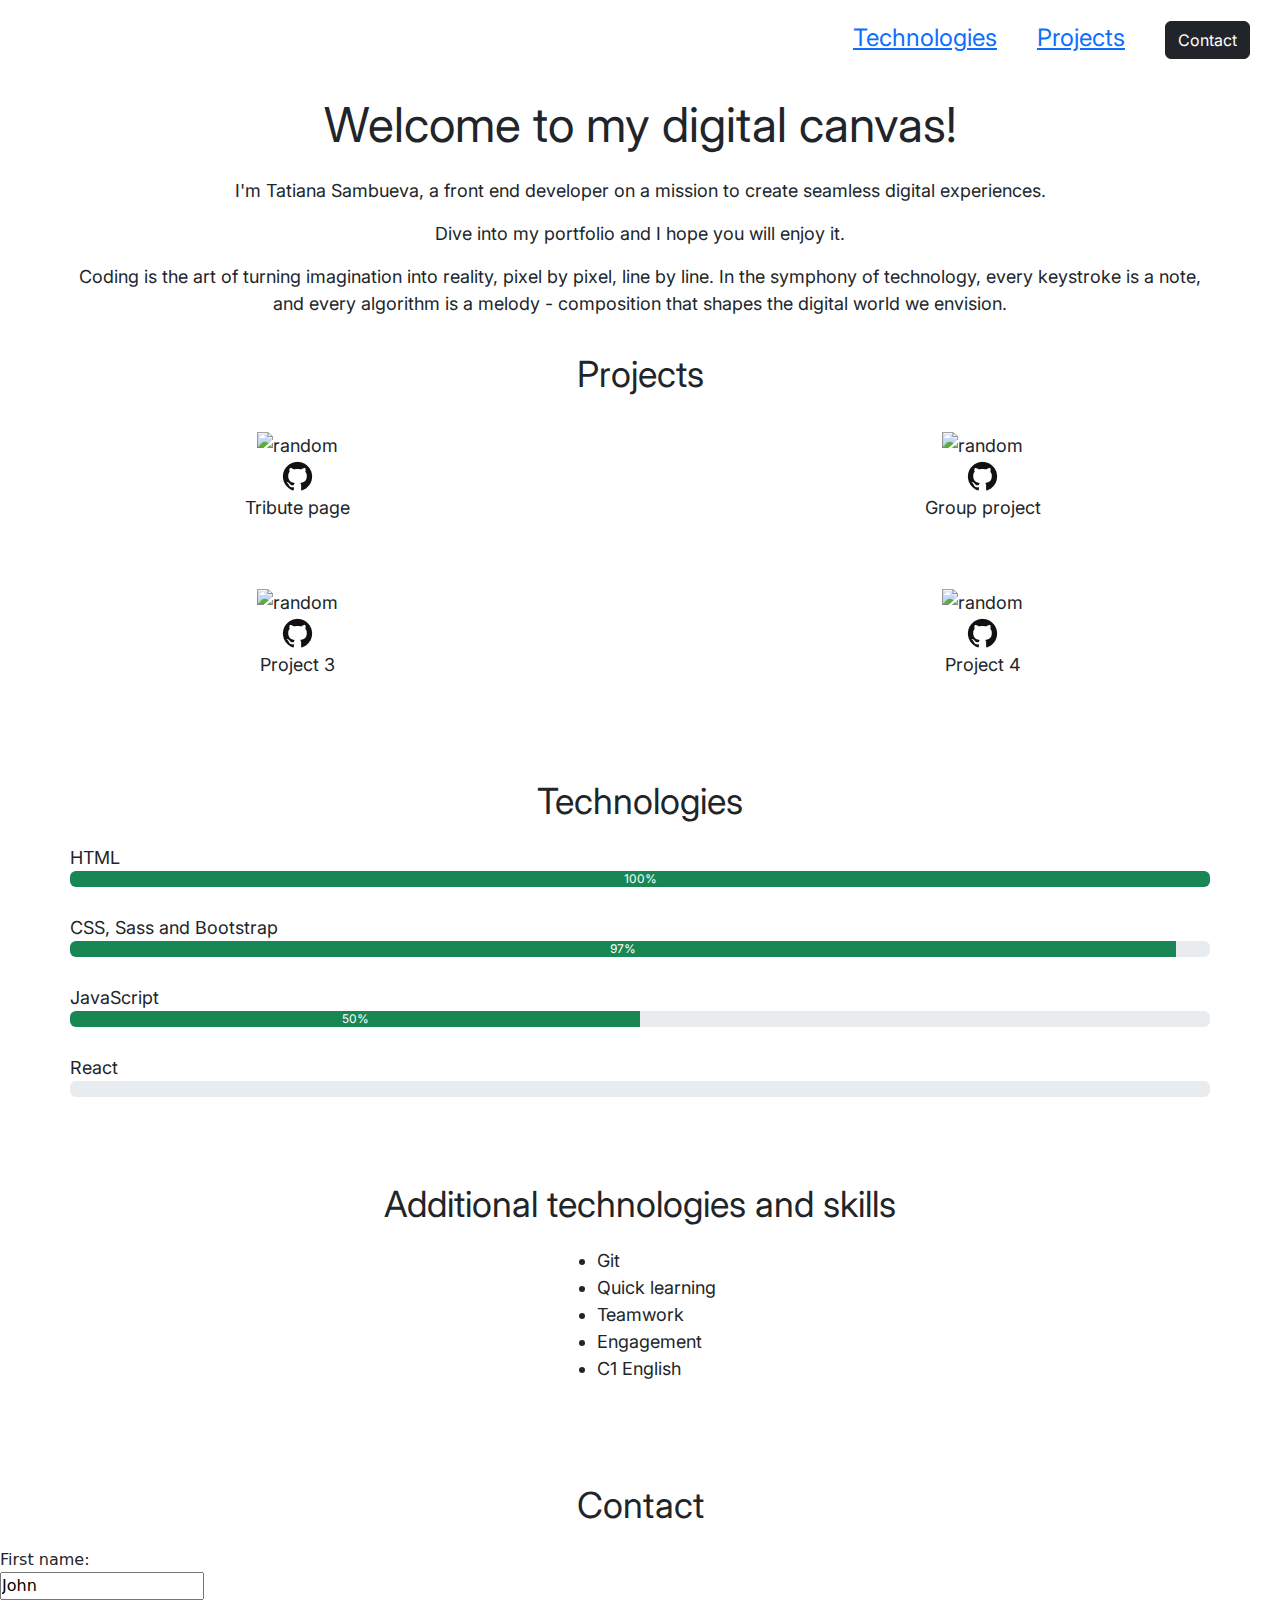
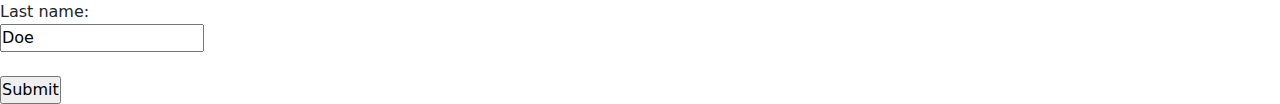
==== portfolio/index.html @ fadb1b33 "added header and main" ====
<!DOCTYPE html>
<html lang="en">

<head>
    <meta charset="UTF-8">
    <meta name="viewport" content="width=device-width, initial-scale=1.0">
    <title>Document</title>
    <link rel="stylesheet" href="/portfolio/style.css">
    <link rel="preconnect" href="https://fonts.googleapis.com">
    <link rel="preconnect" href="https://fonts.gstatic.com" crossorigin>
    <link href="https://fonts.googleapis.com/css2?family=Inter:wght@400;600&display=swap" rel="stylesheet">
    <link rel="stylesheet" href="https://cdn.jsdelivr.net/npm/bootstrap@5.3.2/dist/css/bootstrap.min.css
    ">
</head>

<body>

    <header class="header-conteiner">

        <nav class="header-nav">
            <div class="header-link"><a href="#">Technologies</a></div>
            <div class="header-link"><a href="#">Projects</a></div>
        </nav>
            <div class="header-button"><button type="button" class="btn btn-dark">Contact</button></div>
       
    </header>

    <main class="main-conteiner">
        <div class="main-intro">
            <p class="main-p-heading">Welcome to my digital canvas!</p>
            <p> I'm Tatiana Sambueva, a front end developer on a mission to create seamless digital experiences.</p>
            <p>Dive into my portfolio and I hope you will enjoy it. </p>
            <p>Coding is the art of turning imagination into reality, pixel by pixel, line by line. In the symphony of
                technology, every keystroke is a note, and every algorithm is a melody - composition that shapes the
                digital world we envision.</p>
        </div>

        <div class="main-projects">

            <div class="main-projects-heading">
                <p class="main-p-heading2">Projects</p>
            </div>

            <div class="main-projects-list">

                <div class="main-project1">
                    <img src="https://picsum.photos/400/300" alt="random"><br>
                    <a href="#"><img src="/portfolio/GitHub Link.png" alt="GitHubIcon"></a>
                    <p>Tribute page</p>
                </div>

                <div class="main-project2">
                    <img src="https://picsum.photos/400/300" alt="random"><br>
                    <a href="#"><img src="/portfolio/GitHub Link.png" alt="GitHubIcon"></a>
                    <p>Group project</p>
                </div>

                <div class="main-project3">
                    <img src="https://picsum.photos/400/300" alt="random"> <br>
                    <a href="#"><img src="/portfolio/GitHub Link.png" alt="GitHubIcon"></a>
                    <p>Project 3</p>
                </div>

                <div class="main-project4">
                    <img src="https://picsum.photos/400/300" alt="random"> <br>
                    <a href="#"><img src="/portfolio/GitHub Link.png" alt="GitHubIcon"></a>
                    <p>Project 4</p>
                </div>
            </div>
        </div>
        <div class="main-technologies">
            <p class="main-p-heading2">Technologies</p>

            <span>HTML</span>
            <div class="progress" role="progressbar" aria-label="Success example" aria-valuenow="25" aria-valuemin="0"
                aria-valuemax="100">
                <div class="progress-bar bg-success" style="width: 100%">100%</div>
            </div> <br>

            <span>CSS, Sass and Bootstrap</span>
            <div class="progress" role="progressbar" aria-label="Success example" aria-valuenow="25" aria-valuemin="0"
                aria-valuemax="100">
                <div class="progress-bar bg-success" style="width: 97%">97%</div>
            </div> <br>

            <span>JavaScript</span>
            <div class="progress" role="progressbar" aria-label="Success example" aria-valuenow="25" aria-valuemin="0"
                aria-valuemax="100">
                <div class="progress-bar bg-success" style="width: 50%">50%</div>
            </div> <br>

            <span>React</span>
            <div class="progress" role="progressbar" aria-label="Success example" aria-valuenow="25" aria-valuemin="0"
                aria-valuemax="100">
                <div class="progress-bar bg-success" style="width: 0%">0%</div>
            </div>
            <div class="main-technologies-additional">
                <p class="main-p-heading2">Additional technologies and skills</p>
                <div class='main-technologies-additional-ul'>
                    <ul>
                        <li>Git</li>
                        <li>Quick learning</li>
                        <li>Teamwork</li>
                        <li>Engagement</li>
                        <li>C1 English</li>
                    </ul>
                </div>
            </div>
        </div>
    </main>


    <footer class="footer-conteiner">
        <p class="main-p-heading2">Contact</p>
        <form action="/action_page.php">
            <label for="fname">First name:</label><br>
            <input type="text" id="fname" name="fname" value="John"><br>
            <label for="lname">Last name:</label><br>
            <input type="text" id="lname" name="lname" value="Doe"><br><br>
            <input type="submit" value="Submit">
        </form>
    </footer>
    <script src="https://cdn.jsdelivr.net/npm/bootstrap@5.3.2/dist/js/bootstrap.bundle.min.js
    "></script>
</body>

</html>
---- portfolio/style.css ----
* {
    box-sizing: 0;
    margin: 0;
    padding: 0;
}

.header-conteiner {
    display: flex;
    justify-content: flex-end;
    margin-top: 20px;
    font-family: 'Inter', sans-serif;
    font-size: 24px;
}

.header-nav {
    display: flex;
}

.header-link {
    margin-left: 40px;
}

a {
    text-decoration: none;
    color: black;
}

a:visited {
    color: black;
}

.header-button {
    margin-left: 40px;
    margin-right: 30px;
}

/* .header-button {
    font-family: 'Inter', sans-serif;
    font-size: 24px;
   
} */

.main-intro {
    font-family: 'Inter', sans-serif;
    font-size: 18px;
    text-align: center;
    margin: 30px 70px;
}

.main-p-heading {
    font-family: 'Inter', sans-serif;
    font-size: 48px;

}

.main-technologies {
    font-family: 'Inter', sans-serif;
    font-size: 18px;
    margin: 80px 70px;

}

.main-p-heading2 {
    font-family: 'Inter', sans-serif;
    font-size: 36px;
    text-align: center;
}

.main-projects {
    font-family: 'Inter', sans-serif;
    font-size: 18px;
}

.main-projects-heading {
    text-align: center;
}

.main-projects-list {
    display: grid;
    grid-template-columns: repeat(auto-fill, minmax(400px, 1fr));
    row-gap: 50px;
    margin: 30px;
    column-gap: 150px;
}

.main-project1 {
    /* border: 1px solid red; */
    text-align: center;

}

.main-project2 {
    /* border: 1px solid greenyellow; */
    text-align: center;

}

.main-project3 {
    /* border: 1px solid hotpink; */
    text-align: center;
}

.main-project4 {
    /* border: 1px solid teal;
    align-items: center; */
    text-align: center;

}

.main-technologies-additional {
    margin: 80px 70px;
}

.main-technologies-additional-ul {
    display: table;
    margin: 0 auto;
    padding: 0;
}
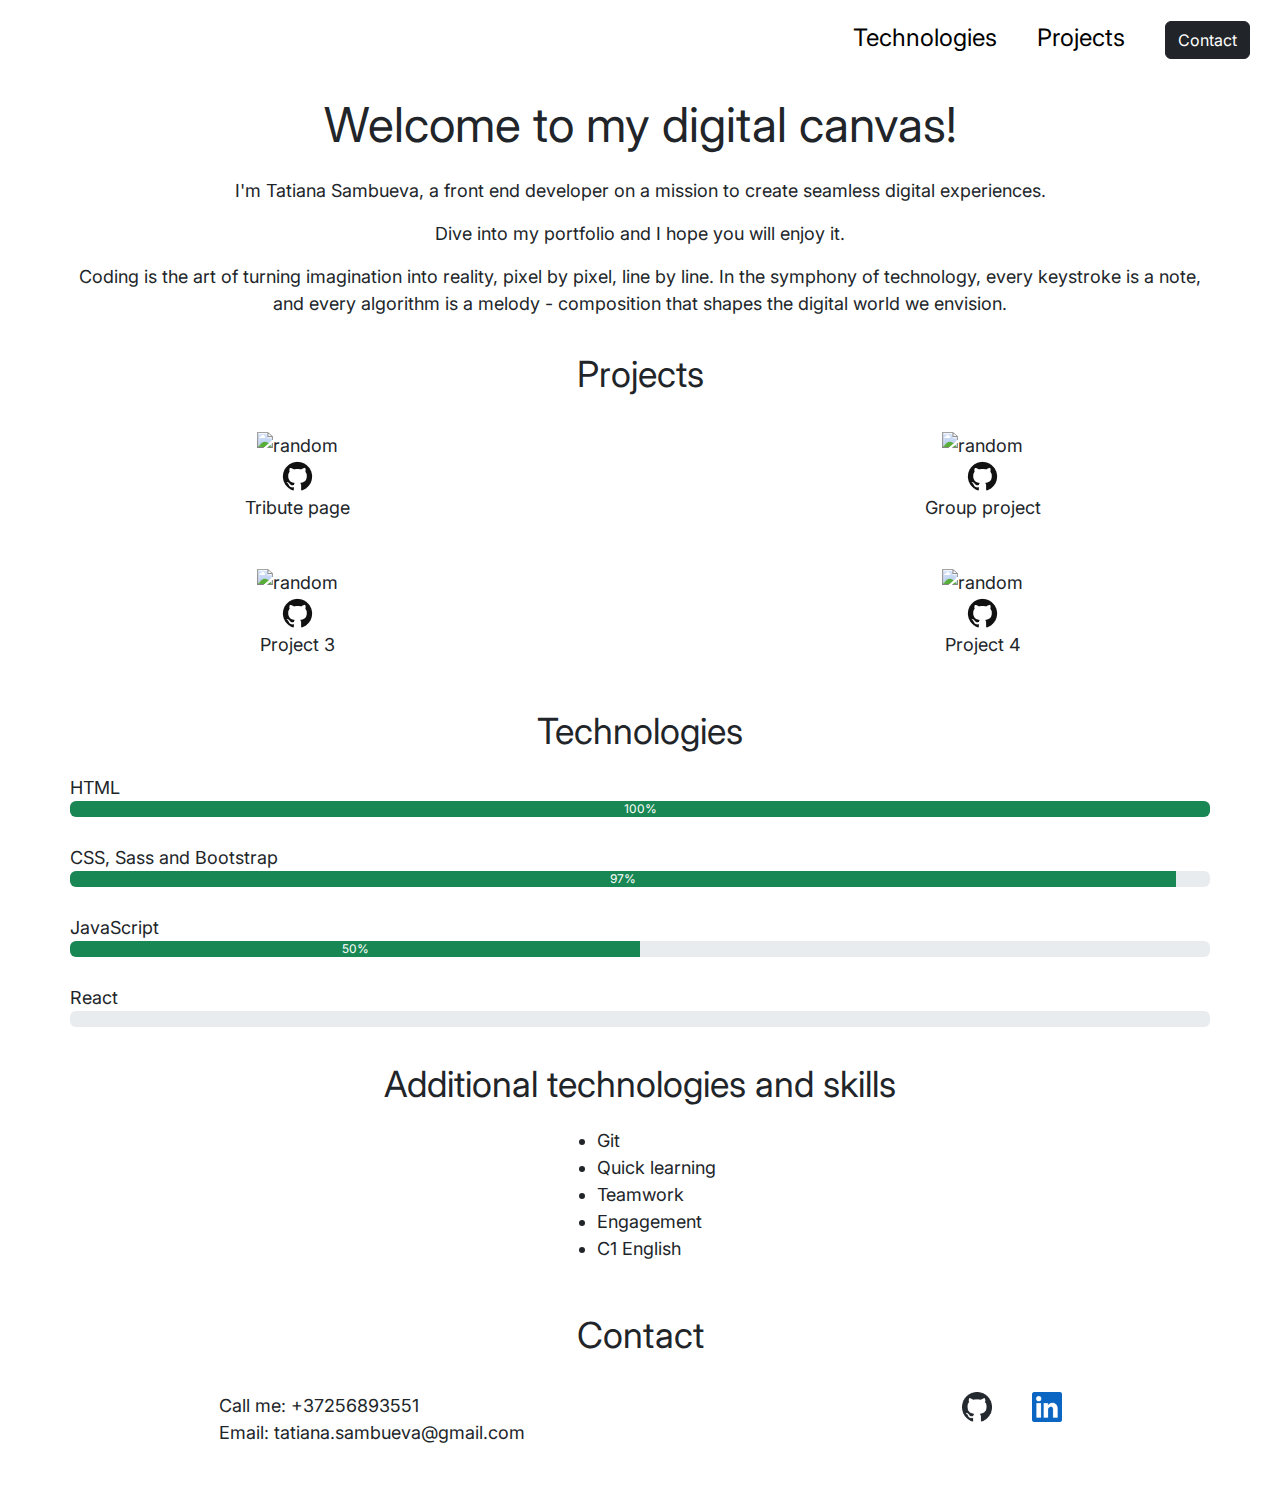
==== commit c992e67d: "added footer and solved minor issues with links" ====
--- a/portfolio/index.html
+++ b/portfolio/index.html
@@ -5,24 +5,25 @@
     <meta charset="UTF-8">
     <meta name="viewport" content="width=device-width, initial-scale=1.0">
     <title>Document</title>
+    <link rel="stylesheet" href="https://cdn.jsdelivr.net/npm/bootstrap@5.3.2/dist/css/bootstrap.min.css">
     <link rel="stylesheet" href="/portfolio/style.css">
     <link rel="preconnect" href="https://fonts.googleapis.com">
     <link rel="preconnect" href="https://fonts.gstatic.com" crossorigin>
     <link href="https://fonts.googleapis.com/css2?family=Inter:wght@400;600&display=swap" rel="stylesheet">
-    <link rel="stylesheet" href="https://cdn.jsdelivr.net/npm/bootstrap@5.3.2/dist/css/bootstrap.min.css
-    ">
 </head>
 
 <body>
 
     <header class="header-conteiner">
 
+
         <nav class="header-nav">
-            <div class="header-link"><a href="#">Technologies</a></div>
+            <a href="#!">Technologies</a>
+
             <div class="header-link"><a href="#">Projects</a></div>
         </nav>
-            <div class="header-button"><button type="button" class="btn btn-dark">Contact</button></div>
-       
+        <div class="header-button"><button type="button" class="btn btn-dark">Contact</button></div>
+
     </header>
 
     <main class="main-conteiner">
@@ -112,13 +113,37 @@
 
     <footer class="footer-conteiner">
         <p class="main-p-heading2">Contact</p>
-        <form action="/action_page.php">
-            <label for="fname">First name:</label><br>
-            <input type="text" id="fname" name="fname" value="John"><br>
-            <label for="lname">Last name:</label><br>
-            <input type="text" id="lname" name="lname" value="Doe"><br><br>
-            <input type="submit" value="Submit">
-        </form>
+
+        <div class="footer-conteiner-contact">
+
+            <div class="footer-address">
+                <address>
+                    Call me: +37256893551 <br>
+                    Email: tatiana.sambueva@gmail.com
+                </address>
+            </div>
+            <div class="contact-links">
+                <div>
+
+                    <a href="#"> <img src="/portfolio/Vector (1).png" width="30px" alt=""></a>
+
+                </div>
+                <div>
+                    <a href="#"><img src="/portfolio/Vector.png" width="30px" alt=""></a>
+
+                </div>
+            </div>
+
+
+
+        </div>
+
+
+
+
+        </div>
+        </div>
+
     </footer>
     <script src="https://cdn.jsdelivr.net/npm/bootstrap@5.3.2/dist/js/bootstrap.bundle.min.js
     "></script>
--- a/portfolio/style.css
+++ b/portfolio/style.css
@@ -25,20 +25,10 @@
     color: black;
 }
 
-a:visited {
-    color: black;
-}
-
 .header-button {
     margin-left: 40px;
     margin-right: 30px;
 }
-
-/* .header-button {
-    font-family: 'Inter', sans-serif;
-    font-size: 24px;
-   
-} */
 
 .main-intro {
     font-family: 'Inter', sans-serif;
@@ -56,7 +46,7 @@
 .main-technologies {
     font-family: 'Inter', sans-serif;
     font-size: 18px;
-    margin: 80px 70px;
+    margin: 20px 70px;
 
 }
 
@@ -78,7 +68,7 @@
 .main-projects-list {
     display: grid;
     grid-template-columns: repeat(auto-fill, minmax(400px, 1fr));
-    row-gap: 50px;
+    row-gap: 30px;
     margin: 30px;
     column-gap: 150px;
 }
@@ -108,11 +98,41 @@
 }
 
 .main-technologies-additional {
-    margin: 80px 70px;
+    margin: 30px 70px;
 }
 
 .main-technologies-additional-ul {
     display: table;
     margin: 0 auto;
     padding: 0;
+}
+
+.footer-contacts {
+    display: flex;
+    justify-content: space-between;
+    margin: 15px 400px 50px 400px;
+}
+
+.contact {
+    display: flex;
+    justify-content: space-between;
+    margin: 0px 350px;
+}
+
+.footer-conteiner-contact {
+    display: flex;
+    justify-content: space-around;
+    margin-bottom: 30px;
+    margin-top: 30px;
+}
+
+.contact-links {
+    display: flex;
+    justify-content: space-between;
+    width: 100px;
+}
+
+.footer-address {
+    font-family: 'Inter', sans-serif;
+    font-size: 18px;
 }